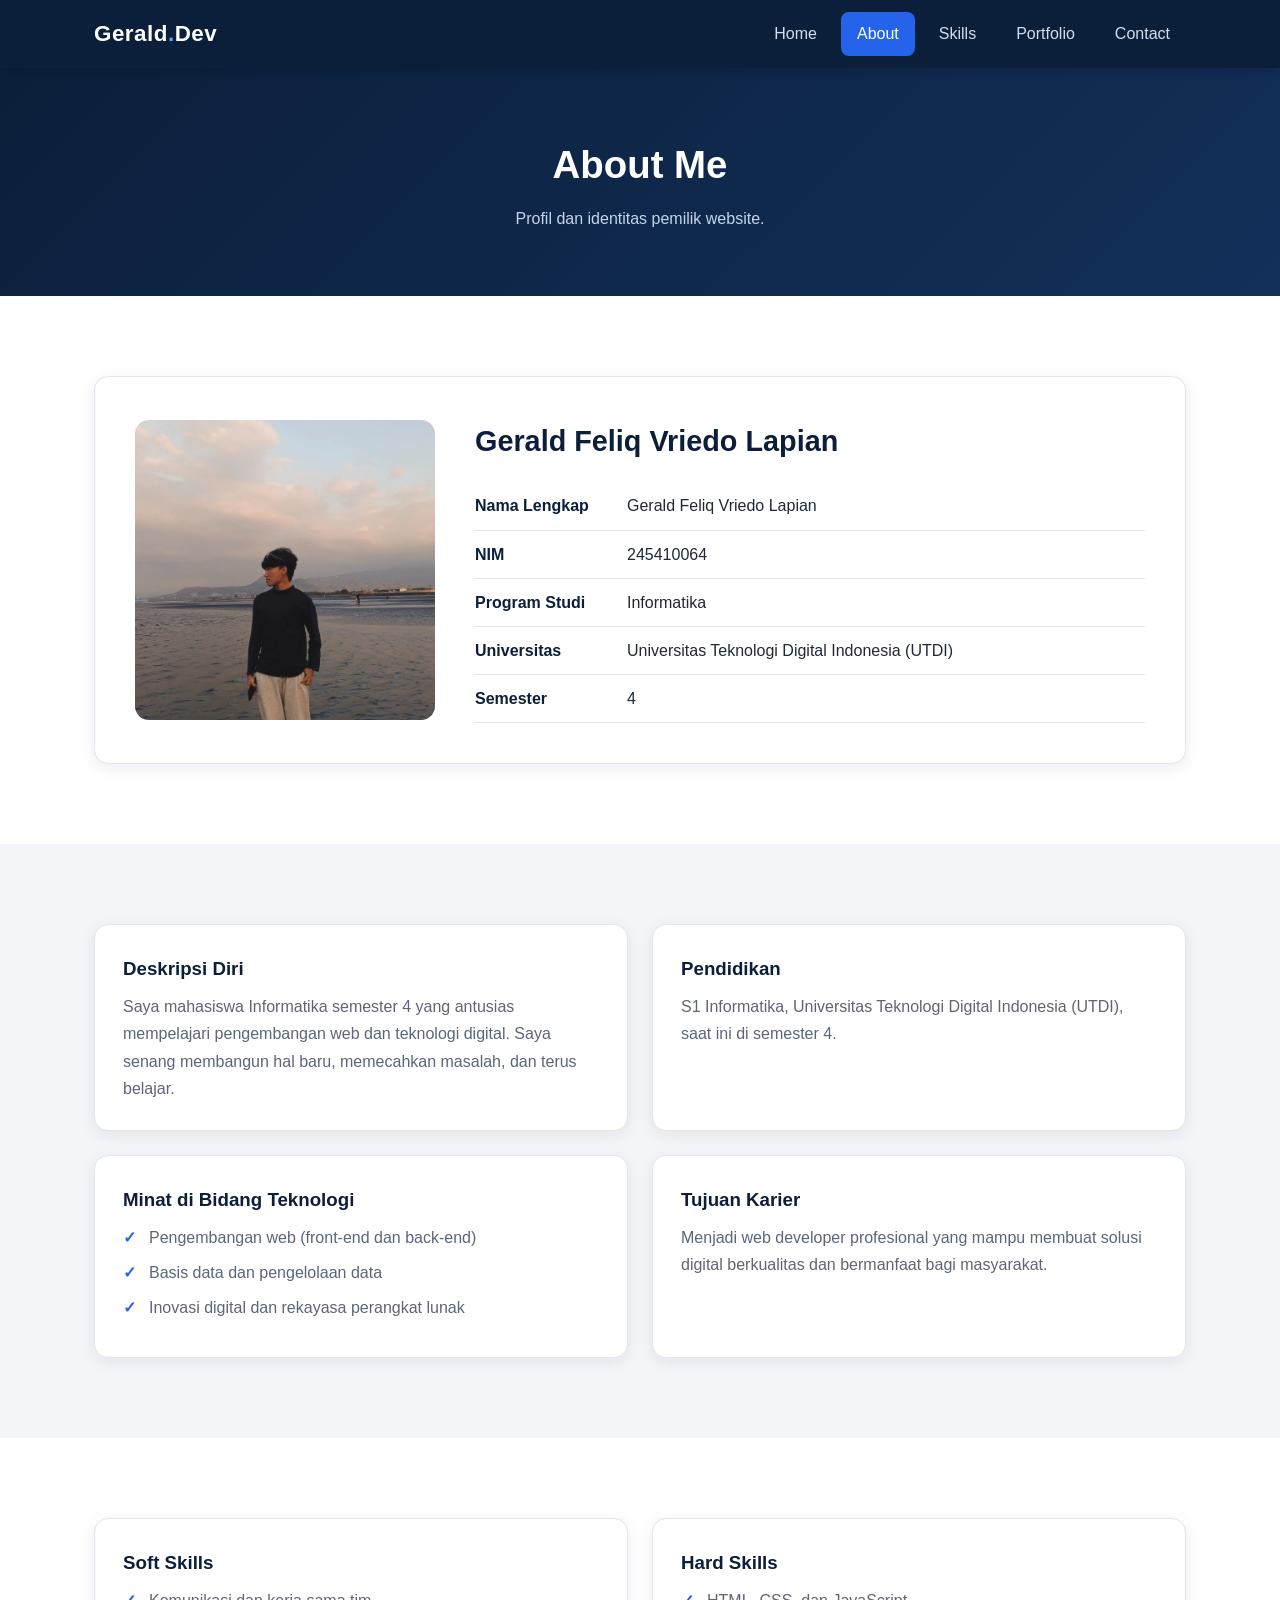
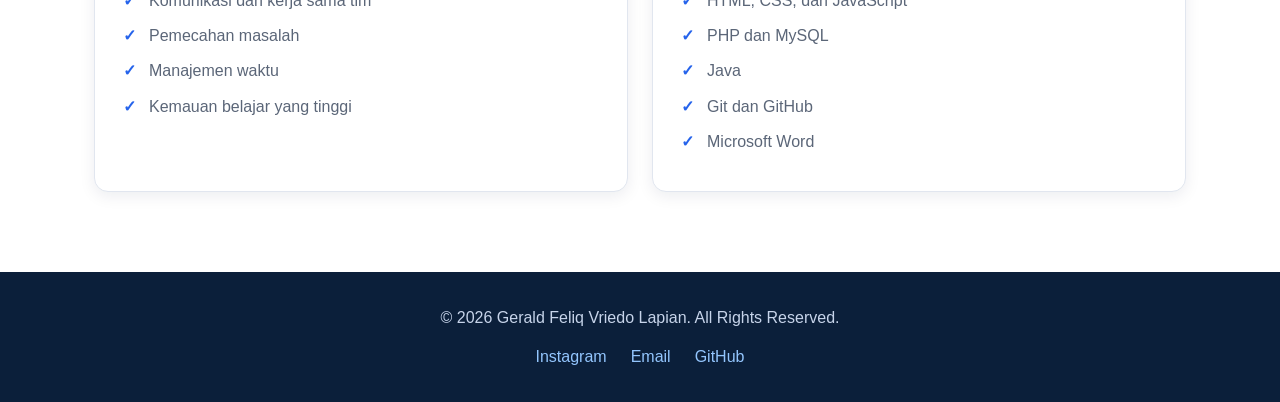
==== portfolio-website/About.html @ b2bd97c7 "First commit - Upload proyek website portofolio" ====
<!DOCTYPE html>
<html lang="id">
<head>
  <meta charset="UTF-8">
  <meta name="viewport" content="width=device-width, initial-scale=1.0">
  <meta name="description" content="Profil dan identitas Gerald Feliq Vriedo Lapian.">
  <title>About | Gerald Feliq Vriedo Lapian</title>
  <link rel="stylesheet" href="css/style.css">
</head>
<body>

  <!-- HEADER & NAVBAR -->
  <header class="site-header">
    <nav class="navbar container" aria-label="Menu utama">
      <a href="index.html" class="logo">Gerald<span>.</span>Dev</a>

      <input type="checkbox" id="nav-toggle" class="nav-toggle-input" aria-label="Buka menu">
      <label for="nav-toggle" class="nav-toggle-label"><span></span></label>

      <ul class="nav-links">
        <li><a href="index.html">Home</a></li>
        <li><a href="About.html" class="active">About</a></li>
        <li><a href="Skills.html">Skills</a></li>
        <li><a href="Portfolio.html">Portfolio</a></li>
        <li><a href="Contact.html">Contact</a></li>
      </ul>
    </nav>
  </header>

  <main>
    <section class="page-banner">
      <h1>About Me</h1>
      <p>Profil dan identitas pemilik website.</p>
    </section>

    <!-- PROFILE CARD -->
    <section class="section">
      <div class="container">
        <article class="profile-card">
          <div class="profile-photo">
            <img src="images/profile.jpg" alt="Foto profil Gerald Feliq Vriedo Lapian">
          </div>
          <div class="profile-info">
            <h2>Gerald Feliq Vriedo Lapian</h2>
            <ul class="identity-list">
              <li><strong>Nama Lengkap</strong> <span>Gerald Feliq Vriedo Lapian</span></li>
              <li><strong>NIM</strong> <span>245410064</span></li>
              <li><strong>Program Studi</strong> <span>Informatika</span></li>
              <li><strong>Universitas</strong> <span>Universitas Teknologi Digital Indonesia (UTDI)</span></li>
              <li><strong>Semester</strong> <span>4</span></li>
            </ul>
          </div>
        </article>
      </div>
    </section>

    <!-- DESKRIPSI DIRI, PENDIDIKAN, MINAT, TUJUAN -->
    <section class="section section-alt">
      <div class="container grid-2">
        <article class="card">
          <h3>Deskripsi Diri</h3>
          <p>Saya mahasiswa Informatika semester 4 yang antusias mempelajari pengembangan web dan teknologi digital. Saya senang membangun hal baru, memecahkan masalah, dan terus belajar.</p>
        </article>
        <article class="card">
          <h3>Pendidikan</h3>
          <p>S1 Informatika, Universitas Teknologi Digital Indonesia (UTDI), saat ini di semester 4.</p>
        </article>
        <article class="card">
          <h3>Minat di Bidang Teknologi</h3>
          <ul class="check-list">
            <li>Pengembangan web (front-end dan back-end)</li>
            <li>Basis data dan pengelolaan data</li>
            <li>Inovasi digital dan rekayasa perangkat lunak</li>
          </ul>
        </article>
        <article class="card">
          <h3>Tujuan Karier</h3>
          <p>Menjadi web developer profesional yang mampu membuat solusi digital berkualitas dan bermanfaat bagi masyarakat.</p>
        </article>
      </div>
    </section>

    <!-- SOFT SKILLS & HARD SKILLS -->
    <section class="section">
      <div class="container grid-2">
        <article class="card">
          <h3>Soft Skills</h3>
          <ul class="check-list">
            <li>Komunikasi dan kerja sama tim</li>
            <li>Pemecahan masalah</li>
            <li>Manajemen waktu</li>
            <li>Kemauan belajar yang tinggi</li>
          </ul>
        </article>
        <article class="card">
          <h3>Hard Skills</h3>
          <ul class="check-list">
            <li>HTML, CSS, dan JavaScript</li>
            <li>PHP dan MySQL</li>
            <li>Java</li>
            <li>Git dan GitHub</li>
            <li>Microsoft Word</li>
          </ul>
        </article>
      </div>
    </section>
  </main>

  <!-- FOOTER -->
  <footer class="site-footer">
    <p>&copy; 2026 Gerald Feliq Vriedo Lapian. All Rights Reserved.</p>
    <ul class="footer-links">
      <li><a href="https://www.instagram.com/rall.feliq" target="_blank" rel="noopener">Instagram</a></li>
      <li><a href="mailto:email@example.com">Email</a></li>
      <li><a href="https://github.com/" target="_blank" rel="noopener">GitHub</a></li>
    </ul>
  </footer>

</body>
</html>
---- portfolio-website/css/style.css ----
/* ==========================================================
   style.css - Personal Portfolio & Digital Profile
   Gerald Feliq Vriedo Lapian
   Daftar isi:
   1. Variabel & Reset
   2. Layout umum
   3. Navbar
   4. Tombol
   5. Hero
   6. Section & Card
   7. Skill
   8. Portfolio
   9. About
   10. Contact
   11. Footer
   12. Responsive (Tablet & Smartphone)
   ========================================================== */

/* 1. VARIABEL & RESET */
:root {
  --navy: #0b1f3a;
  --navy-light: #12305a;
  --blue: #2563eb;
  --blue-dark: #1d4ed8;
  --white: #ffffff;
  --gray-light: #f3f5f9;
  --gray-border: #e1e6ef;
  --text: #1f2937;
  --text-muted: #5b6678;
  --radius: 14px;
  --shadow: 0 4px 16px rgba(11, 31, 58, 0.08);
  --shadow-hover: 0 10px 28px rgba(11, 31, 58, 0.16);
  --transition: 0.3s ease;
}

*,
*::before,
*::after {
  box-sizing: border-box;
  margin: 0;
  padding: 0;
}

html {
  scroll-behavior: smooth;
}

body {
  font-family: "Segoe UI", Tahoma, Arial, sans-serif;
  color: var(--text);
  background: var(--white);
  line-height: 1.7;
  overflow-x: hidden;
}

img {
  max-width: 100%;
  height: auto;
  display: block;
}

ul {
  list-style: none;
}

a {
  color: var(--blue);
  text-decoration: none;
  transition: color var(--transition);
}

/* 2. LAYOUT UMUM */
.container {
  width: 100%;
  max-width: 1140px;
  margin: 0 auto;
  padding: 0 24px;
}

.section {
  padding: 80px 0;
}

.section-alt {
  background: var(--gray-light);
}

.section-title {
  text-align: center;
  font-size: 2rem;
  color: var(--navy);
  margin-bottom: 8px;
}

.section-subtitle {
  text-align: center;
  color: var(--text-muted);
  max-width: 620px;
  margin: 0 auto 48px;
}

.page-banner {
  background: linear-gradient(135deg, var(--navy), var(--navy-light));
  color: var(--white);
  text-align: center;
  padding: 64px 24px;
}

.page-banner h1 {
  font-size: 2.4rem;
}

.page-banner p {
  color: #c7d4ea;
  max-width: 560px;
  margin: 8px auto 0;
}

.grid-3 {
  display: grid;
  grid-template-columns: repeat(3, 1fr);
  gap: 24px;
}

.grid-2 {
  display: grid;
  grid-template-columns: repeat(2, 1fr);
  gap: 24px;
}

/* 3. NAVBAR */
.site-header {
  position: sticky;
  top: 0;
  z-index: 100;
  background: var(--navy);
  box-shadow: 0 2px 10px rgba(0, 0, 0, 0.2);
}

.navbar {
  display: flex;
  align-items: center;
  justify-content: space-between;
  min-height: 68px;
  position: relative;
}

.logo {
  color: var(--white);
  font-size: 1.4rem;
  font-weight: 700;
  letter-spacing: 0.5px;
}

.logo span {
  color: #60a5fa;
}

.logo:hover {
  color: var(--white);
}

.nav-links {
  display: flex;
  gap: 8px;
}

.nav-links a {
  display: block;
  color: #d5deee;
  padding: 8px 16px;
  border-radius: 8px;
  font-weight: 500;
}

.nav-links a:hover {
  background: var(--navy-light);
  color: var(--white);
}

.nav-links a.active {
  background: var(--blue);
  color: var(--white);
}

/* Menu mobile (tanpa JavaScript, memakai checkbox) */
.nav-toggle-input {
  position: absolute;
  opacity: 0;
  pointer-events: none;
}

.nav-toggle-label {
  display: none;
  cursor: pointer;
  padding: 10px;
}

.nav-toggle-label span,
.nav-toggle-label span::before,
.nav-toggle-label span::after {
  display: block;
  width: 24px;
  height: 3px;
  background: var(--white);
  border-radius: 2px;
  position: relative;
  transition: var(--transition);
}

.nav-toggle-label span::before,
.nav-toggle-label span::after {
  content: "";
  position: absolute;
}

.nav-toggle-label span::before {
  top: -8px;
}

.nav-toggle-label span::after {
  top: 8px;
}

/* 4. TOMBOL */
.btn {
  display: inline-block;
  padding: 12px 28px;
  border-radius: 10px;
  font-weight: 600;
  border: 2px solid transparent;
  cursor: pointer;
  font-size: 1rem;
  font-family: inherit;
  transition: var(--transition);
}

.btn-primary {
  background: var(--blue);
  color: var(--white);
}

.btn-primary:hover {
  background: var(--blue-dark);
  color: var(--white);
  transform: translateY(-3px);
  box-shadow: var(--shadow-hover);
}

.btn-outline {
  border-color: var(--white);
  color: var(--white);
}

.btn-outline:hover {
  background: var(--white);
  color: var(--navy);
  transform: translateY(-3px);
}

.btn-small {
  padding: 8px 20px;
  font-size: 0.9rem;
}

/* 5. HERO */
.hero {
  background: linear-gradient(135deg, var(--navy) 0%, var(--navy-light) 100%);
  color: var(--white);
  padding: 90px 0;
}

.hero-content {
  display: grid;
  grid-template-columns: 1.2fr 1fr;
  align-items: center;
  gap: 48px;
}

.hero-greeting {
  color: #93c5fd;
  font-weight: 600;
  letter-spacing: 1px;
  text-transform: uppercase;
  font-size: 0.9rem;
}

.hero h1 {
  font-size: 2.6rem;
  line-height: 1.25;
  margin: 8px 0 16px;
}

.hero p {
  color: #c7d4ea;
  margin-bottom: 32px;
  max-width: 520px;
}

.hero-buttons {
  display: flex;
  gap: 16px;
  flex-wrap: wrap;
}

.hero-image img {
  width: 100%;
  max-width: 340px;
  aspect-ratio: 1 / 1;
  object-fit: cover;
  margin: 0 auto;
  border-radius: 50%;
  border: 6px solid rgba(255, 255, 255, 0.2);
  box-shadow: 0 16px 40px rgba(0, 0, 0, 0.35);
}

/* 6. CARD */
.card {
  background: var(--white);
  border: 1px solid var(--gray-border);
  border-radius: var(--radius);
  padding: 28px;
  box-shadow: var(--shadow);
  transition: var(--transition);
}

.card:hover {
  transform: translateY(-6px);
  box-shadow: var(--shadow-hover);
}

.card h3 {
  color: var(--navy);
  margin-bottom: 8px;
}

.card p {
  color: var(--text-muted);
}

.icon-box {
  width: 52px;
  height: 52px;
  display: flex;
  align-items: center;
  justify-content: center;
  background: #e0ebff;
  color: var(--blue);
  font-weight: 700;
  border-radius: 12px;
  margin-bottom: 16px;
}

.tag-list {
  display: flex;
  flex-wrap: wrap;
  gap: 8px;
  margin: 12px 0 18px;
}

.tag {
  background: #e0ebff;
  color: var(--blue-dark);
  font-size: 0.8rem;
  font-weight: 600;
  padding: 4px 12px;
  border-radius: 20px;
}

/* 7. SKILL */
.skill-header {
  display: flex;
  justify-content: space-between;
  font-weight: 600;
  color: var(--navy);
  margin-bottom: 8px;
}

.progress {
  background: var(--gray-light);
  border-radius: 10px;
  height: 10px;
  overflow: hidden;
  margin-bottom: 14px;
}

.progress-bar {
  height: 100%;
  background: linear-gradient(90deg, var(--blue), #60a5fa);
  border-radius: 10px;
}

/* Lebar progress bar (menggantikan inline CSS) */
.w-60 { width: 60%; }
.w-70 { width: 70%; }
.w-75 { width: 75%; }
.w-80 { width: 80%; }
.w-85 { width: 85%; }
.w-90 { width: 90%; }

/* 8. PORTFOLIO */
.project-card {
  padding: 0;
  overflow: hidden;
  display: flex;
  flex-direction: column;
}

.project-card img {
  width: 100%;
  aspect-ratio: 16 / 10;
  object-fit: cover;
  transition: transform 0.5s ease;
}

.project-card:hover img {
  transform: scale(1.05);
}

.project-thumb {
  overflow: hidden;
}

.project-body {
  padding: 24px;
  display: flex;
  flex-direction: column;
  flex: 1;
}

.project-body .btn {
  margin-top: auto;
  align-self: flex-start;
}

/* 9. ABOUT */
.profile-card {
  display: grid;
  grid-template-columns: 300px 1fr;
  gap: 40px;
  align-items: center;
  background: var(--white);
  border-radius: var(--radius);
  box-shadow: var(--shadow);
  border: 1px solid var(--gray-border);
  padding: 40px;
}

.profile-photo img {
  width: 100%;
  aspect-ratio: 1 / 1;
  object-fit: cover;
  border-radius: var(--radius);
}

.profile-info h2 {
  color: var(--navy);
  font-size: 1.8rem;
  margin-bottom: 16px;
}

.identity-list li {
  display: flex;
  gap: 12px;
  padding: 10px 0;
  border-bottom: 1px solid var(--gray-border);
}

.identity-list strong {
  min-width: 140px;
  color: var(--navy);
}

.check-list li {
  position: relative;
  padding-left: 26px;
  margin-bottom: 8px;
  color: var(--text-muted);
}

.check-list li::before {
  content: "\2713";
  position: absolute;
  left: 0;
  color: var(--blue);
  font-weight: 700;
}

/* 10. CONTACT */
.contact-layout {
  display: grid;
  grid-template-columns: 1fr 1.3fr;
  gap: 32px;
}

.contact-item {
  margin-bottom: 20px;
}

.contact-item strong {
  display: block;
  color: var(--navy);
}

.form-group {
  margin-bottom: 18px;
}

.form-group label {
  display: block;
  font-weight: 600;
  color: var(--navy);
  margin-bottom: 6px;
}

.form-group input,
.form-group textarea {
  width: 100%;
  padding: 12px 14px;
  border: 1px solid var(--gray-border);
  border-radius: 10px;
  font-family: inherit;
  font-size: 1rem;
  transition: var(--transition);
}

.form-group input:focus,
.form-group textarea:focus {
  outline: none;
  border-color: var(--blue);
  box-shadow: 0 0 0 3px rgba(37, 99, 235, 0.15);
}

.form-group textarea {
  resize: vertical;
  min-height: 140px;
}

/* 11. FOOTER */
.site-footer {
  background: var(--navy);
  color: #c7d4ea;
  text-align: center;
  padding: 32px 24px;
}

.footer-links {
  display: flex;
  justify-content: center;
  gap: 24px;
  margin-top: 12px;
  flex-wrap: wrap;
}

.footer-links a {
  color: #93c5fd;
  font-weight: 500;
}

.footer-links a:hover {
  color: var(--white);
}

/* 12. RESPONSIVE */

/* Tablet */
@media (max-width: 992px) {
  .grid-3 {
    grid-template-columns: repeat(2, 1fr);
  }

  .hero-content {
    grid-template-columns: 1fr;
    text-align: center;
  }

  .hero p {
    margin-left: auto;
    margin-right: auto;
  }

  .hero-buttons {
    justify-content: center;
  }

  .hero-image {
    order: -1;
  }

  .hero-image img {
    max-width: 260px;
  }

  .profile-card {
    grid-template-columns: 1fr;
    text-align: center;
  }

  .profile-photo img {
    max-width: 280px;
    margin: 0 auto;
  }

  .identity-list li {
    text-align: left;
  }

  .contact-layout {
    grid-template-columns: 1fr;
  }
}

/* Smartphone */
@media (max-width: 768px) {
  .section {
    padding: 56px 0;
  }

  .grid-3,
  .grid-2 {
    grid-template-columns: 1fr;
  }

  .hero h1 {
    font-size: 2rem;
  }

  .page-banner h1 {
    font-size: 1.9rem;
  }

  .profile-card {
    padding: 24px;
  }

  .identity-list li {
    flex-direction: column;
    gap: 0;
  }

  .nav-toggle-label {
    display: block;
  }

  .nav-links {
    display: none;
    position: absolute;
    top: 100%;
    left: 0;
    right: 0;
    flex-direction: column;
    gap: 0;
    background: var(--navy);
    padding: 8px 24px 16px;
    border-top: 1px solid var(--navy-light);
  }

  .nav-toggle-input:checked ~ .nav-links {
    display: flex;
  }

  .nav-toggle-input:focus-visible ~ .nav-toggle-label {
    outline: 2px solid #93c5fd;
  }
}

@media (max-width: 480px) {
  .container {
    padding: 0 16px;
  }

  .hero-buttons .btn {
    width: 100%;
    text-align: center;
  }
}
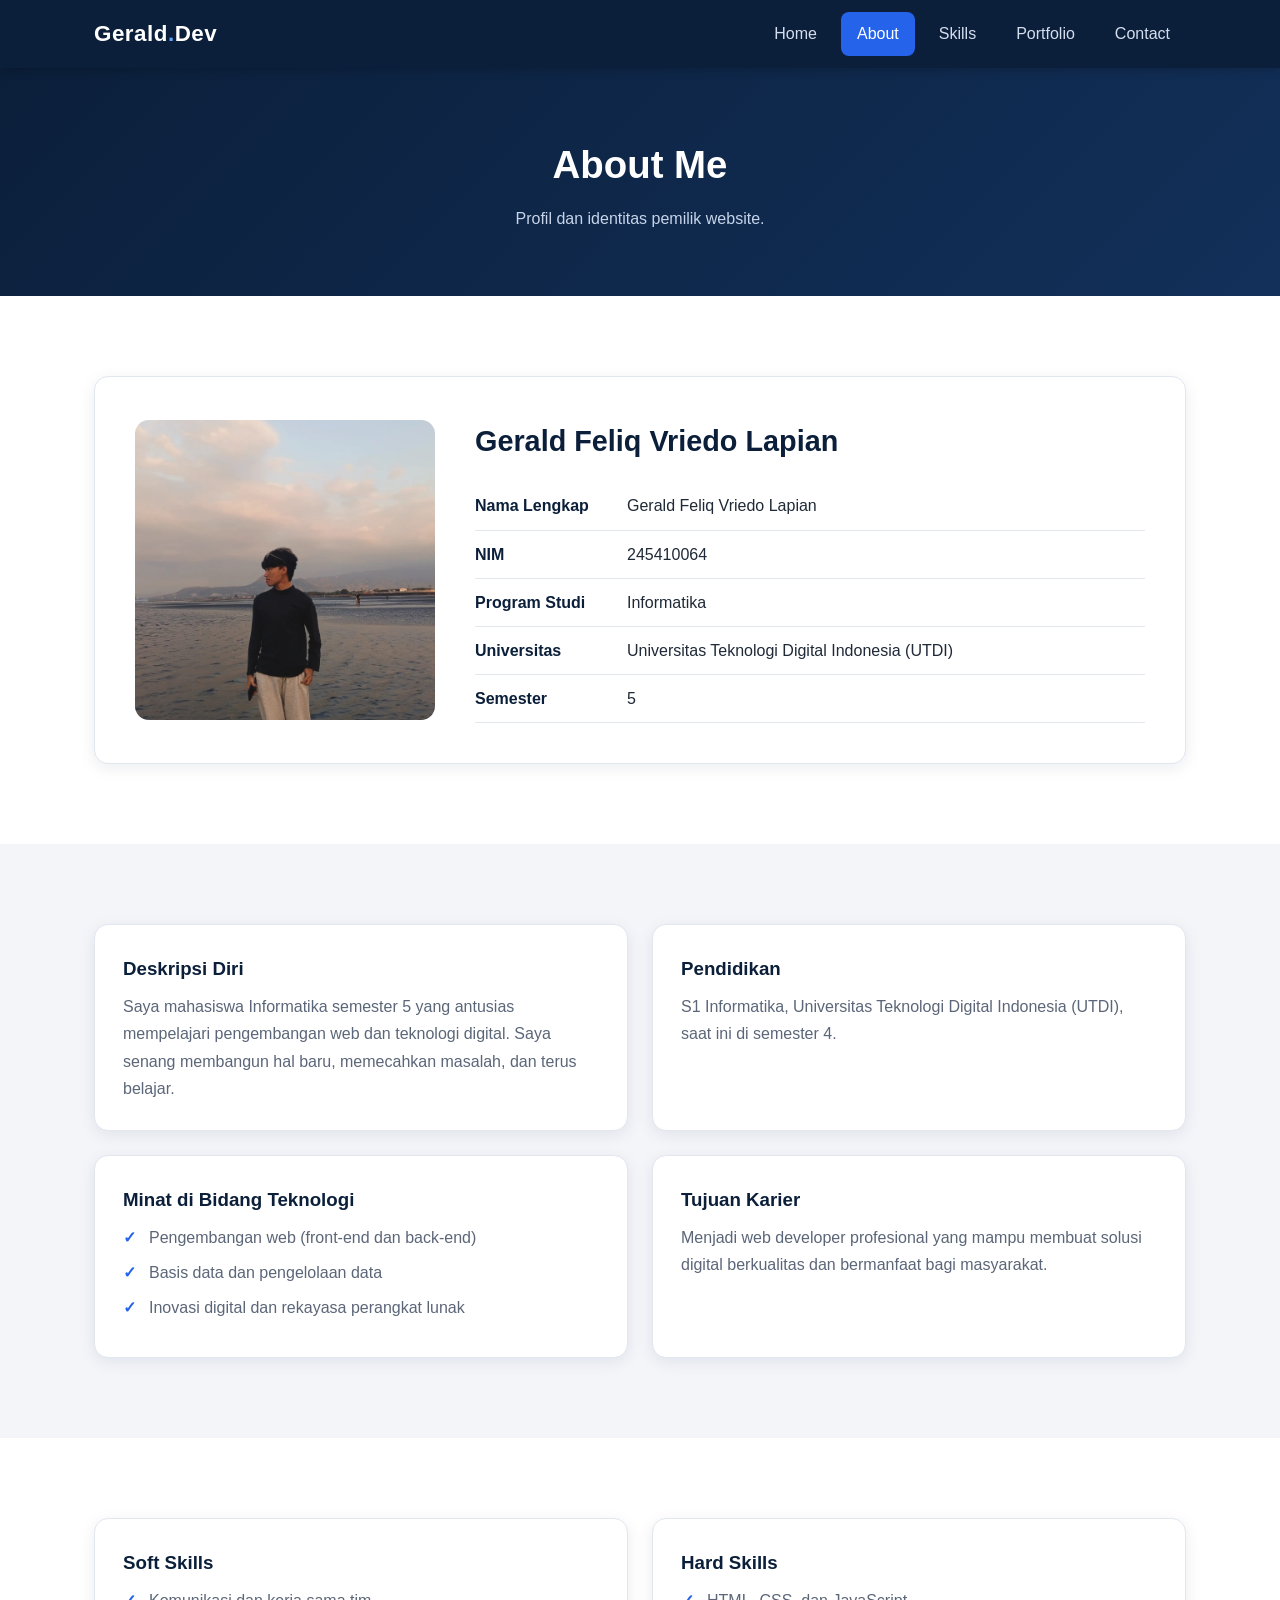
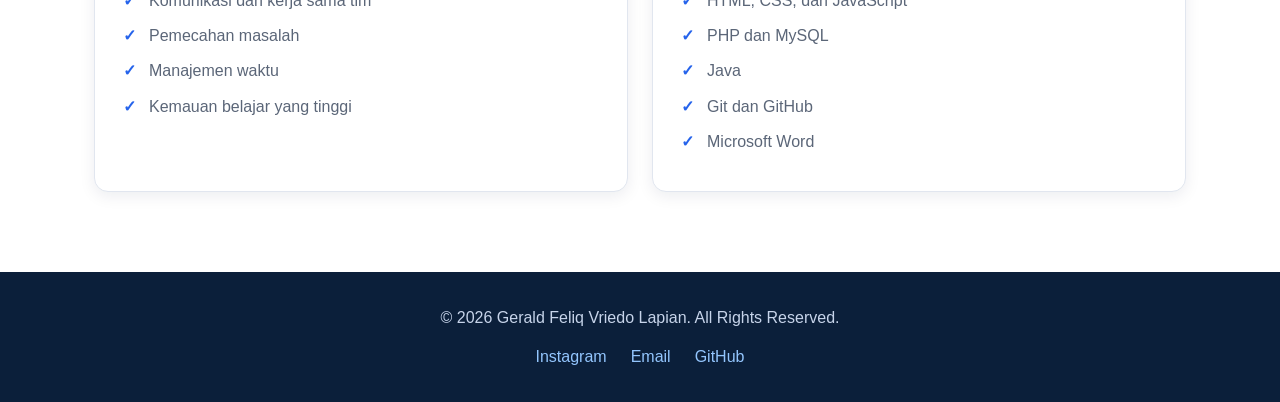
==== commit b3a8376d: "Update isi konten pada halaman About dan index" ====
--- a/portfolio-website/About.html
+++ b/portfolio-website/About.html
@@ -47,7 +47,7 @@
               <li><strong>NIM</strong> <span>245410064</span></li>
               <li><strong>Program Studi</strong> <span>Informatika</span></li>
               <li><strong>Universitas</strong> <span>Universitas Teknologi Digital Indonesia (UTDI)</span></li>
-              <li><strong>Semester</strong> <span>4</span></li>
+              <li><strong>Semester</strong> <span>5</span></li>
             </ul>
           </div>
         </article>
@@ -59,7 +59,7 @@
       <div class="container grid-2">
         <article class="card">
           <h3>Deskripsi Diri</h3>
-          <p>Saya mahasiswa Informatika semester 4 yang antusias mempelajari pengembangan web dan teknologi digital. Saya senang membangun hal baru, memecahkan masalah, dan terus belajar.</p>
+          <p>Saya mahasiswa Informatika semester 5 yang antusias mempelajari pengembangan web dan teknologi digital. Saya senang membangun hal baru, memecahkan masalah, dan terus belajar.</p>
         </article>
         <article class="card">
           <h3>Pendidikan</h3>
